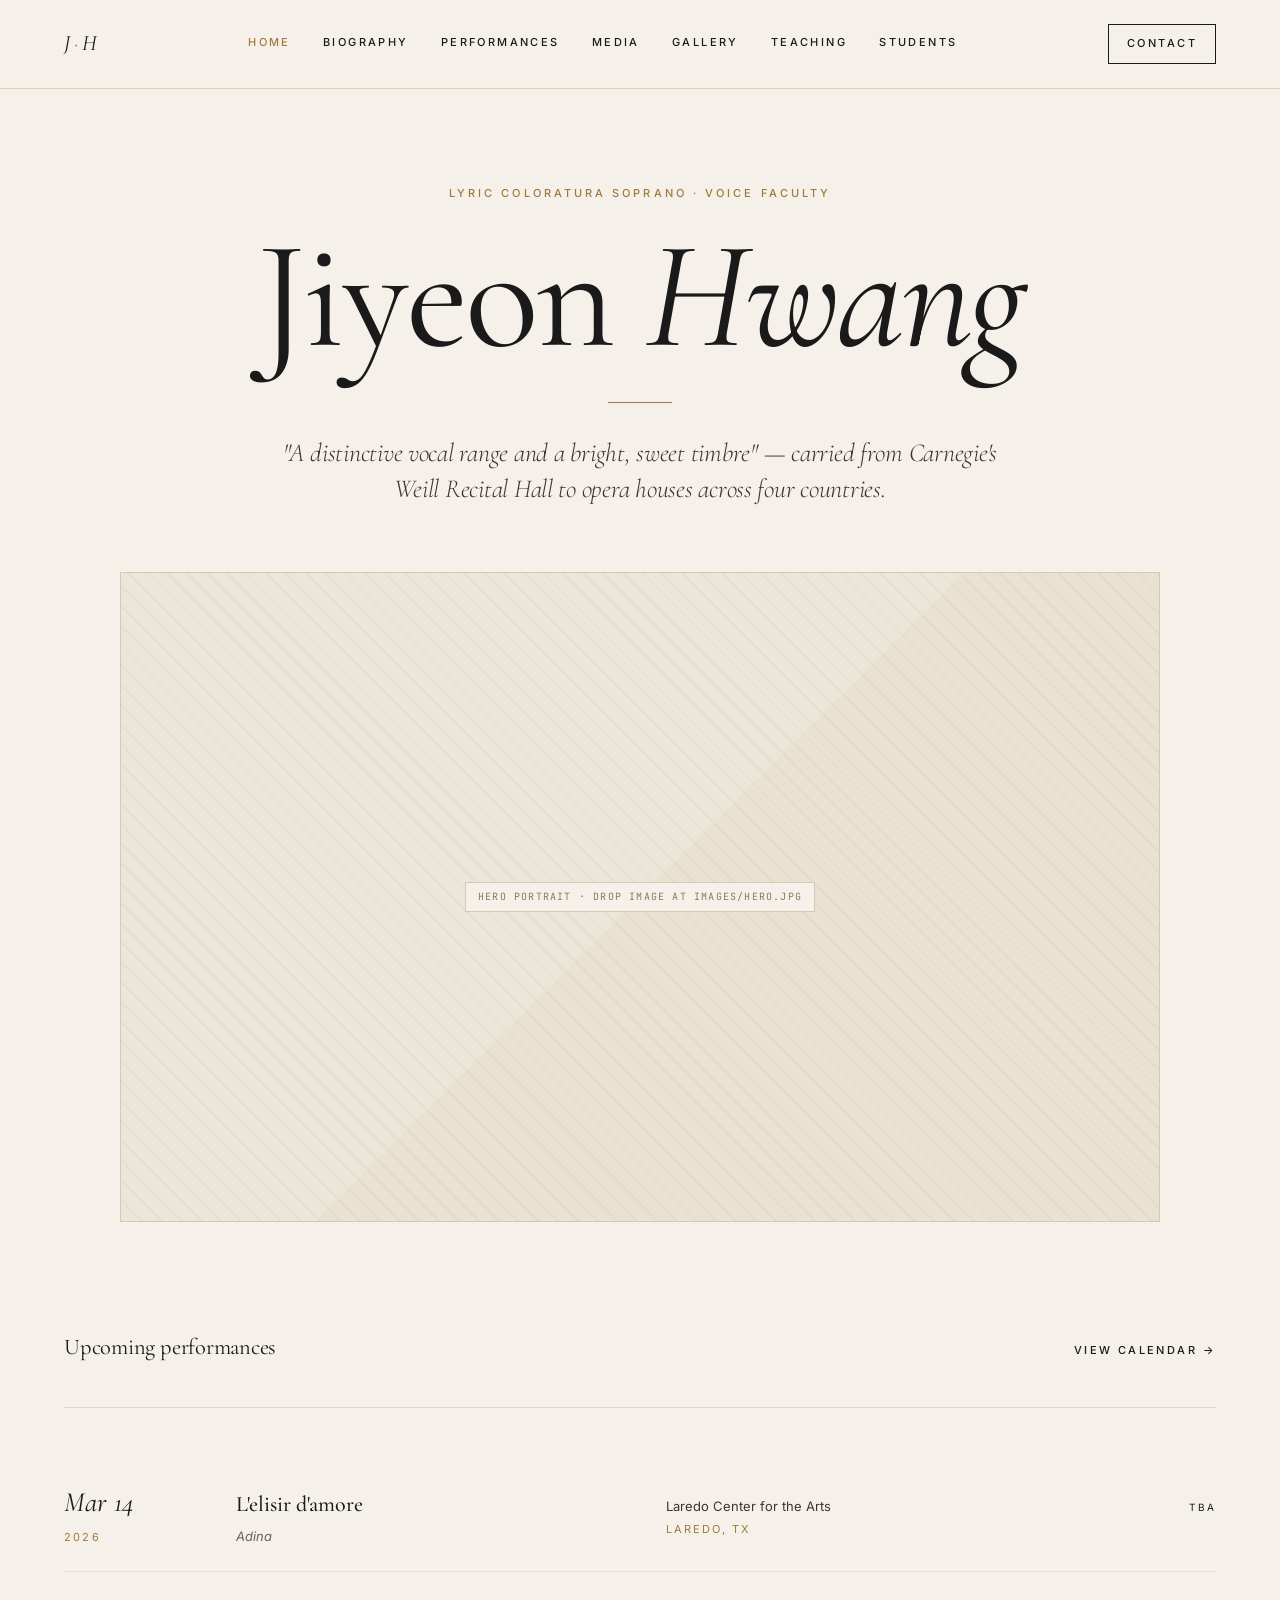
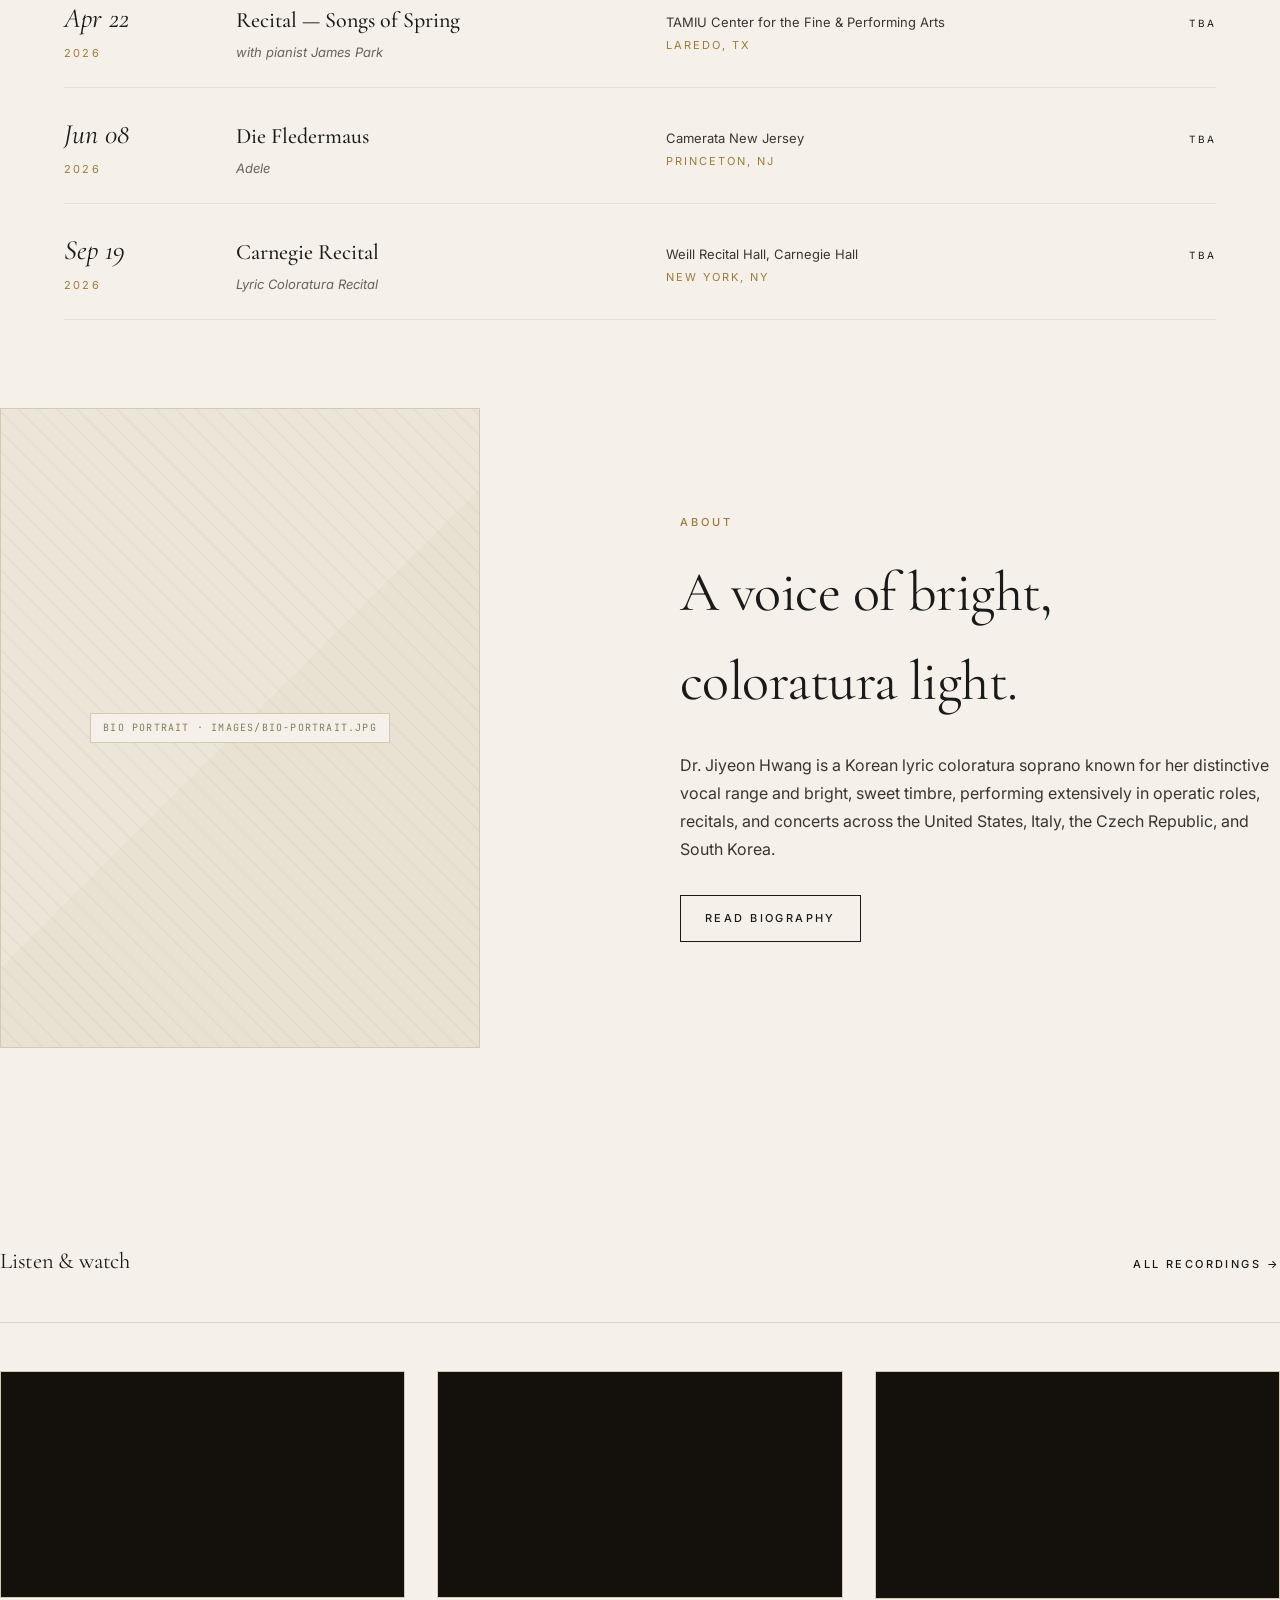
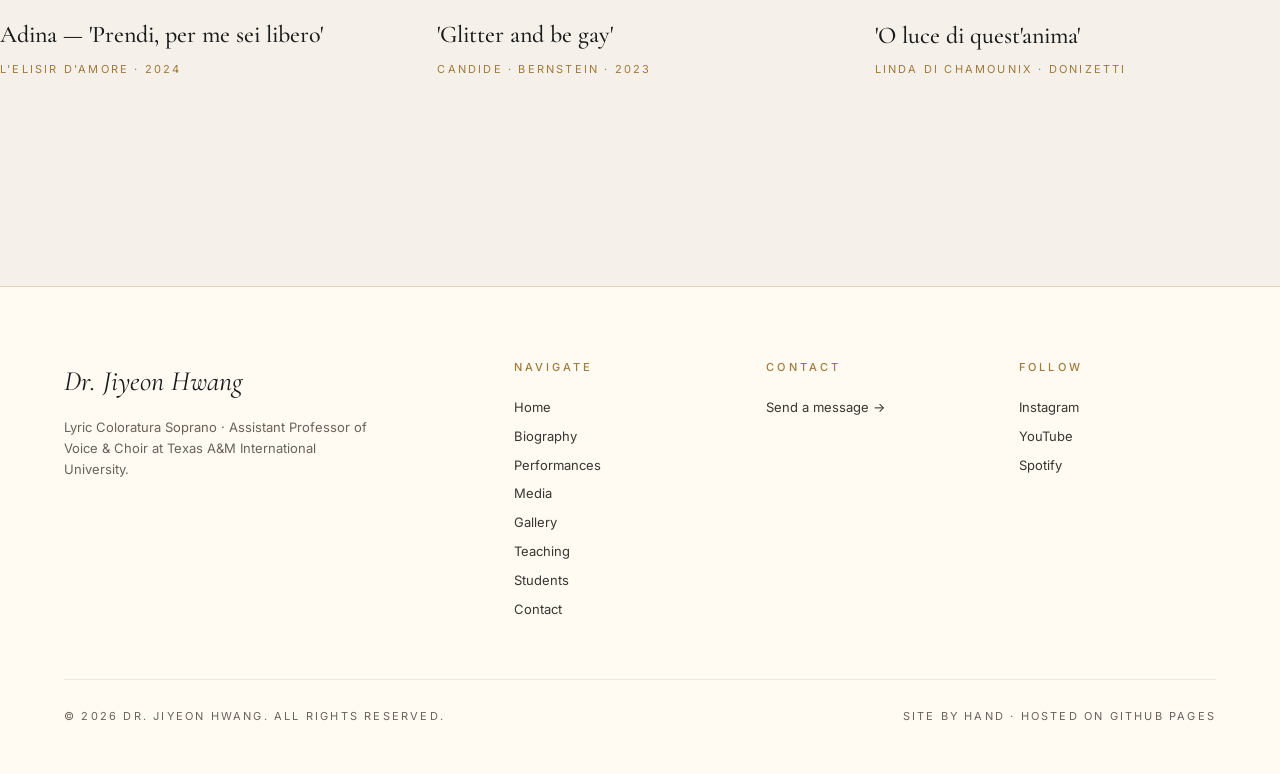
==== index.html @ ebc500e0 "init" ====
<!doctype html>
<html lang="en">
<head>
<meta charset="utf-8" />
<meta name="viewport" content="width=device-width, initial-scale=1" />
<title>Dr. Jiyeon Hwang — Lyric Coloratura Soprano</title>
<meta name="description" content="Dr. Jiyeon Hwang — Korean lyric coloratura soprano, recitalist, and Assistant Professor of Voice & Choir at Texas A&M International University." />
<link rel="preconnect" href="https://fonts.googleapis.com" />
<link rel="preconnect" href="https://fonts.gstatic.com" crossorigin />
<link href="https://fonts.googleapis.com/css2?family=Cormorant+Garamond:ital,wght@0,300;0,400;0,500;0,600;1,300;1,400&family=Inter:wght@300;400;500;600&family=JetBrains+Mono:wght@400&display=swap" rel="stylesheet" />
<link rel="stylesheet" href="assets/styles.css" />
</head>
<body data-page="home">

<div data-site-header></div>

<main>
  <!-- HERO -->
  <section class="page" style="padding: clamp(56px, 8vw, 96px) 0 0; text-align: center;">
    <div class="eyebrow" data-bind="home.eyebrow">Lyric Coloratura Soprano · Voice Faculty</div>
    <h1 class="serif" style="font-size: clamp(72px, 12vw, 156px); line-height: 0.95; font-weight: 400; margin: 22px 0 0; letter-spacing: -0.02em;">
      <span data-bind="home.name_first">Jiyeon</span>
      <span class="italic" data-bind="home.name_last">Hwang</span>
    </h1>
    <hr class="rule center" />
    <p class="serif italic" style="font-size: clamp(20px, 2.2vw, 26px); font-weight: 300; color: var(--c-ink-soft); max-width: 720px; margin: 0 auto; line-height: 1.4;" data-bind="home.tagline">
      "A distinctive vocal range and a bright, sweet timbre" — carried from Carnegie's Weill Recital Hall to opera houses across four countries.
    </p>

    <div class="imgslot hero" style="margin: 64px auto 0; max-width: 1040px;">
      <span class="tag">HERO PORTRAIT · drop image at images/hero.jpg</span>
    </div>
  </section>

  <!-- PRESS QUOTE BAND (toggleable via home.show_press_quote) -->
  <div class="page" data-press-band hidden>
    <section class="band tinted">
      <div style="display: grid; grid-template-columns: 1fr 2fr; gap: 56px; align-items: start;">
        <div class="eyebrow">From the press</div>
        <div>
          <p class="serif italic" style="font-size: clamp(26px, 3vw, 36px); line-height: 1.3; font-weight: 300; margin: 0;" data-bind="home.press_quote"></p>
          <div style="margin-top: 24px; font-size: 11px; letter-spacing: 0.2em; text-transform: uppercase; color: var(--c-mute);" data-bind="home.press_quote_attr"></div>
        </div>
      </div>
    </section>
  </div>

  <!-- UPCOMING PERFORMANCES -->
  <section class="page" style="padding-top: 88px;">
    <div class="section-head">
      <h2 class="serif">Upcoming performances</h2>
      <a class="link" href="performances.html">View Calendar →</a>
    </div>
    <div data-perf-list-home></div>
  </section>

  <!-- ABOUT TEASER -->
  <section class="page" style="padding: 88px 0;">
    <div style="display: grid; grid-template-columns: 1fr 1fr; gap: 80px; align-items: center;">
      <div class="imgslot portrait" style="max-width: 480px;">
        <span class="tag">BIO PORTRAIT · images/bio-portrait.jpg</span>
      </div>
      <div>
        <div class="eyebrow">About</div>
        <h2 class="serif" style="font-size: clamp(36px, 4.5vw, 56px); margin: 16px 0 24px;">A voice of bright, coloratura light.</h2>
        <p class="prose" data-bind="home.intro_short">
          Dr. Jiyeon Hwang is a Korean lyric coloratura soprano known for her distinctive vocal range and bright, sweet timbre, performing extensively in operatic roles, recitals, and concerts across the United States, Italy, the Czech Republic, and South Korea.
        </p>
        <div style="margin-top: 32px;"><a class="btn" href="biography.html">Read Biography</a></div>
      </div>
    </div>
  </section>

  <!-- LISTEN TEASER -->
  <section class="page" style="padding: 88px 0;">
    <div class="section-head">
      <h2 class="serif">Listen &amp; watch</h2>
      <a class="link" href="media.html">All recordings →</a>
    </div>
    <div data-media-grid-home class="card-grid"></div>
  </section>
</main>

<div data-site-footer></div>

<script src="assets/site.js"></script>
<script>
(async () => {
  const home = await Site.loadJSON('content/home.json');
  if (home) {
    if (home.show_press_quote) document.querySelector('[data-press-band]').hidden = false;
    document.querySelectorAll('[data-bind]').forEach(el => {
      const path = el.dataset.bind.split('.');
      let v = { home };
      for (const p of path) v = v?.[p];
      if (v != null) el.innerHTML = v;
    });
  }

  // upcoming performances (first 3)
  const perf = await Site.loadJSON('content/performances.json');
  const host = document.querySelector('[data-perf-list-home]');
  if (host && perf?.upcoming) {
    host.innerHTML = perf.upcoming.slice(0, 4).map(p => `
      <div class="perf-row">
        <div>
          <div class="date">${Site.fmtDate(p.date)}</div>
          <div class="year">${Site.fmtYear(p.date)}</div>
        </div>
        <div>
          <div class="title">${p.title}</div>
          <div class="role">${p.role || ''}</div>
        </div>
        <div class="venue-col">
          <div class="venue">${p.venue || ''}</div>
          <div class="city">${p.city || ''}</div>
        </div>
        <div class="ticket">${p.ticket_url ? `<a href="${p.ticket_url}" target="_blank" rel="noopener">Tickets →</a>` : 'TBA'}</div>
      </div>
    `).join('');
  }

  // media teasers (first 3 videos)
  const media = await Site.loadJSON('content/media.json');
  const mhost = document.querySelector('[data-media-grid-home]');
  if (mhost && media?.videos) {
    mhost.innerHTML = media.videos.slice(0, 3).map(v => `
      <div class="card video-card">
        <div class="frame">
          <iframe src="https://www.youtube.com/embed/${v.youtube_id}" title="${v.title}" allowfullscreen loading="lazy"></iframe>
        </div>
        <h3>${v.title}</h3>
        <div class="meta">${v.meta}</div>
      </div>
    `).join('');
  }
})();
</script>

</body>
</html>
---- assets/styles.css ----
/* Dr. Jiyeon Hwang — Direction A: Classic Editorial
   Ivory ground · deep ink · restrained gold · Cormorant Garamond + Inter
*/

:root {
  --c-ivory: #f5f1ea;
  --c-ivory-2: #fffbf3;
  --c-ink: #1a1a1a;
  --c-ink-soft: #3a3530;
  --c-mute: #6b6258;
  --c-gold: #a07a3a;
  --c-gold-soft: rgba(160, 122, 58, 0.3);
  --c-line: rgba(26, 26, 26, 0.12);
  --c-line-soft: rgba(26, 26, 26, 0.08);

  --f-serif: 'Cormorant Garamond', 'EB Garamond', Georgia, serif;
  --f-sans: 'Inter', system-ui, sans-serif;
  --f-mono: 'JetBrains Mono', ui-monospace, monospace;

  --page-pad-x: clamp(24px, 5vw, 64px);
  --max-w: 1280px;
}

* { box-sizing: border-box; }
html, body { margin: 0; padding: 0; }
body {
  background: var(--c-ivory);
  color: var(--c-ink);
  font-family: var(--f-sans);
  font-size: 15px;
  line-height: 1.6;
  -webkit-font-smoothing: antialiased;
}

img { max-width: 100%; display: block; }

a {
  color: inherit;
  text-decoration: none;
  border-bottom: 1px solid var(--c-gold);
  transition: color 0.2s, border-color 0.2s;
}
a:hover { color: var(--c-gold); }

.eyebrow {
  font-family: var(--f-sans);
  font-size: 11px;
  letter-spacing: 0.28em;
  text-transform: uppercase;
  color: var(--c-gold);
  font-weight: 500;
}
.eyebrow.ink { color: var(--c-ink); }

.serif {
  font-family: var(--f-serif);
  font-weight: 400;
  letter-spacing: -0.01em;
}
.italic { font-style: italic; }

.rule {
  border: 0;
  border-top: 1px solid var(--c-gold);
  width: 64px;
  margin: 32px 0;
}
.rule.center { margin-left: auto; margin-right: auto; }

/* ============ Top bar ============ */
.topbar {
  padding: 24px var(--page-pad-x);
  display: flex;
  align-items: center;
  justify-content: space-between;
  border-bottom: 1px solid var(--c-gold-soft);
  background: var(--c-ivory);
  position: sticky; top: 0; z-index: 50;
  backdrop-filter: blur(6px);
}
.topbar .monogram {
  font-family: var(--f-serif);
  font-style: italic;
  font-size: 22px;
  letter-spacing: 0.01em;
  border: none;
}
.topbar .monogram .dot { color: var(--c-gold); margin: 0 4px; }

.topbar nav {
  display: flex;
  gap: clamp(18px, 2.5vw, 32px);
  font-size: 11px;
  letter-spacing: 0.22em;
  text-transform: uppercase;
  font-weight: 500;
}
.topbar nav a {
  border: none;
  padding-bottom: 2px;
}
.topbar nav a.active { color: var(--c-gold); }
.topbar nav a:hover { color: var(--c-gold); }

.topbar .cta {
  font-size: 11px;
  letter-spacing: 0.22em;
  text-transform: uppercase;
  font-weight: 500;
  padding: 10px 18px;
  border: 1px solid var(--c-ink);
  background: transparent;
}
.topbar .cta:hover { background: var(--c-ink); color: var(--c-ivory); border-color: var(--c-ink); }

.menu-toggle {
  display: none;
  border: 1px solid var(--c-ink);
  background: transparent;
  padding: 8px 14px;
  font-size: 11px;
  letter-spacing: 0.22em;
  text-transform: uppercase;
  cursor: pointer;
}

@media (max-width: 880px) {
  .topbar nav { display: none; }
  .topbar .cta { display: none; }
  .menu-toggle { display: inline-flex; }
  .topbar nav.open {
    display: flex;
    position: absolute;
    top: 100%; left: 0; right: 0;
    flex-direction: column;
    background: var(--c-ivory);
    padding: 24px var(--page-pad-x);
    border-bottom: 1px solid var(--c-gold-soft);
    gap: 18px;
  }
}

/* ============ Page chrome ============ */
.page {
  max-width: var(--max-w);
  margin: 0 auto;
  padding: 0 var(--page-pad-x);
}
.page-header {
  padding: 88px 0 56px;
  text-align: center;
}
.page-header h1 {
  font-family: var(--f-serif);
  font-size: clamp(56px, 8vw, 96px);
  line-height: 1;
  font-weight: 400;
  margin: 16px 0 0;
  letter-spacing: -0.02em;
}
.page-header h1 .italic { color: var(--c-ink); }
.page-header p.lede {
  font-family: var(--f-serif);
  font-style: italic;
  font-size: clamp(20px, 2.2vw, 26px);
  font-weight: 300;
  color: var(--c-ink-soft);
  max-width: 680px;
  margin: 28px auto 0;
  line-height: 1.4;
}

/* ============ Image placeholder slots ============ */
.imgslot {
  background:
    linear-gradient(135deg, transparent 50%, rgba(160,122,58,0.04) 50%),
    repeating-linear-gradient(45deg, #e6dfd2 0 2px, #ece6d8 2px 14px);
  border: 1px solid #d4c9b2;
  position: relative;
  display: flex;
  align-items: center;
  justify-content: center;
  min-height: 240px;
  overflow: hidden;
}
.imgslot img { width: 100%; height: 100%; object-fit: cover; position: absolute; inset: 0; }
.imgslot .tag {
  font-family: var(--f-mono);
  font-size: 10px;
  letter-spacing: 0.12em;
  color: #8a7958;
  background: var(--c-ivory);
  padding: 6px 12px;
  border: 1px solid #d4c9b2;
  text-transform: uppercase;
  position: relative;
}
.imgslot.tall { min-height: 540px; }
.imgslot.hero { aspect-ratio: 16 / 10; }
.imgslot.portrait { aspect-ratio: 3 / 4; }

/* ============ Footer ============ */
footer.site-foot {
  margin-top: 120px;
  padding: 72px var(--page-pad-x) 48px;
  border-top: 1px solid var(--c-gold-soft);
  background: var(--c-ivory-2);
}
footer.site-foot .inner {
  max-width: var(--max-w);
  margin: 0 auto;
  display: grid;
  grid-template-columns: 2fr 1fr 1fr 1fr;
  gap: 56px;
}
footer.site-foot h4 {
  font-family: var(--f-sans);
  font-size: 11px;
  letter-spacing: 0.28em;
  text-transform: uppercase;
  color: var(--c-gold);
  font-weight: 500;
  margin: 0 0 16px;
}
footer.site-foot .brand-name {
  font-family: var(--f-serif);
  font-style: italic;
  font-size: 28px;
  margin: 0 0 12px;
}
footer.site-foot .brand-tag {
  font-size: 13px;
  color: var(--c-mute);
  max-width: 320px;
  line-height: 1.6;
}
footer.site-foot ul { list-style: none; padding: 0; margin: 0; }
footer.site-foot li { padding: 4px 0; font-size: 13px; }
footer.site-foot a { border: none; color: var(--c-ink-soft); }
footer.site-foot a:hover { color: var(--c-gold); }
footer.site-foot .copy {
  max-width: var(--max-w);
  margin: 56px auto 0;
  padding-top: 28px;
  border-top: 1px solid var(--c-line-soft);
  display: flex;
  justify-content: space-between;
  font-size: 11px;
  letter-spacing: 0.2em;
  text-transform: uppercase;
  color: var(--c-mute);
}
@media (max-width: 880px) {
  footer.site-foot .inner { grid-template-columns: 1fr 1fr; gap: 32px; }
  footer.site-foot .copy { flex-direction: column; gap: 12px; }
}

/* ============ Section primitives ============ */
section.band {
  padding: 88px 0;
}
section.band.tinted {
  background: var(--c-ivory-2);
  border-top: 1px solid var(--c-gold-soft);
  border-bottom: 1px solid var(--c-gold-soft);
  padding-left: var(--page-pad-x);
  padding-right: var(--page-pad-x);
  margin-left: calc(-1 * var(--page-pad-x));
  margin-right: calc(-1 * var(--page-pad-x));
}
section.band h2 {
  font-family: var(--f-serif);
  font-size: clamp(36px, 4.5vw, 56px);
  font-weight: 400;
  margin: 0;
  letter-spacing: -0.01em;
}
.section-head {
  display: flex;
  justify-content: space-between;
  align-items: baseline;
  margin-bottom: 48px;
  padding-bottom: 24px;
  border-bottom: 1px solid var(--c-line);
}
.section-head .link {
  font-size: 11px;
  letter-spacing: 0.22em;
  text-transform: uppercase;
  font-weight: 500;
  border: none;
}

/* ============ Performance row (shared) ============ */
.perf-row {
  display: grid;
  grid-template-columns: 140px 1.6fr 1.6fr 120px;
  gap: 32px;
  padding: 24px 0;
  border-bottom: 1px solid var(--c-line-soft);
  align-items: baseline;
}
.perf-row .date {
  font-family: var(--f-serif);
  font-style: italic;
  font-size: 28px;
}
.perf-row .year {
  font-size: 11px;
  letter-spacing: 0.2em;
  color: var(--c-gold);
  margin-top: 4px;
}
.perf-row .title {
  font-family: var(--f-serif);
  font-size: 22px;
  font-weight: 500;
}
.perf-row .role {
  font-size: 13px;
  color: var(--c-mute);
  font-style: italic;
  margin-top: 4px;
}
.perf-row .venue { font-size: 13px; color: var(--c-ink-soft); }
.perf-row .city {
  font-size: 11px;
  letter-spacing: 0.18em;
  text-transform: uppercase;
  color: var(--c-gold);
  margin-top: 4px;
}
.perf-row .ticket {
  font-size: 10px;
  letter-spacing: 0.22em;
  text-transform: uppercase;
  text-align: right;
}
.perf-row .ticket a { border: none; }
.perf-row.past .date { color: var(--c-mute); }
.perf-row.past .title { color: var(--c-mute); }
@media (max-width: 880px) {
  .perf-row { grid-template-columns: 100px 1fr; gap: 20px; }
  .perf-row .venue-col, .perf-row .ticket { grid-column: 2; }
}

/* ============ Prose ============ */
.prose {
  font-family: var(--f-sans);
  font-size: 16px;
  line-height: 1.75;
  color: var(--c-ink-soft);
  max-width: 680px;
}
.prose p { margin: 0 0 18px; }
.prose p:first-of-type::first-letter {
  font-family: var(--f-serif);
  font-size: 64px;
  float: left;
  line-height: 0.85;
  padding: 6px 10px 0 0;
  color: var(--c-gold);
}
.prose h2 {
  font-family: var(--f-serif);
  font-size: 32px;
  font-weight: 500;
  margin: 48px 0 16px;
  color: var(--c-ink);
}
.prose blockquote {
  font-family: var(--f-serif);
  font-style: italic;
  font-size: 22px;
  line-height: 1.4;
  color: var(--c-ink);
  margin: 32px 0;
  padding-left: 24px;
  border-left: 2px solid var(--c-gold);
}

/* ============ Buttons ============ */
.btn {
  display: inline-block;
  font-size: 11px;
  letter-spacing: 0.22em;
  text-transform: uppercase;
  font-weight: 500;
  padding: 14px 24px;
  border: 1px solid var(--c-ink);
  background: transparent;
  color: var(--c-ink);
  cursor: pointer;
}
.btn:hover { background: var(--c-ink); color: var(--c-ivory); }
.btn.gold { border-color: var(--c-gold); color: var(--c-gold); }
.btn.gold:hover { background: var(--c-gold); color: var(--c-ivory); border-color: var(--c-gold); }

/* ============ Cards (media, gallery) ============ */
.card-grid {
  display: grid;
  grid-template-columns: repeat(auto-fill, minmax(320px, 1fr));
  gap: 32px;
}
.card {
  display: flex;
  flex-direction: column;
}
.card .imgslot { aspect-ratio: 16 / 9; }
.card h3 {
  font-family: var(--f-serif);
  font-size: 24px;
  font-weight: 500;
  margin: 18px 0 6px;
}
.card .meta {
  font-size: 11px;
  letter-spacing: 0.2em;
  text-transform: uppercase;
  color: var(--c-gold);
}
.card .desc { font-size: 13px; color: var(--c-mute); margin-top: 8px; line-height: 1.6; }

/* Video card */
.video-card .frame {
  position: relative;
  aspect-ratio: 16 / 9;
  border: 1px solid #d4c9b2;
  overflow: hidden;
  background: #14110d;
}
.video-card .frame iframe {
  position: absolute; inset: 0;
  width: 100%; height: 100%;
  border: 0;
}

/* Gallery tiles */
.gallery-grid {
  display: grid;
  grid-template-columns: repeat(12, 1fr);
  gap: 16px;
}
.gallery-grid .tile {
  position: relative;
  overflow: hidden;
  background: var(--c-ivory-2);
}
.gallery-grid .tile.w4 { grid-column: span 4; }
.gallery-grid .tile.w6 { grid-column: span 6; }
.gallery-grid .tile.w8 { grid-column: span 8; }
.gallery-grid .tile.h-sm { aspect-ratio: 4 / 3; }
.gallery-grid .tile.h-md { aspect-ratio: 1 / 1; }
.gallery-grid .tile.h-lg { aspect-ratio: 3 / 4; }
@media (max-width: 880px) {
  .gallery-grid .tile.w4,
  .gallery-grid .tile.w6,
  .gallery-grid .tile.w8 { grid-column: span 12; }
}

/* ============ Definition list / facts ============ */
.facts {
  display: grid;
  grid-template-columns: 200px 1fr;
  gap: 18px 32px;
  font-size: 14px;
}
.facts dt {
  font-size: 11px;
  letter-spacing: 0.22em;
  text-transform: uppercase;
  color: var(--c-gold);
  padding-top: 4px;
}
.facts dd {
  margin: 0;
  padding-bottom: 14px;
  border-bottom: 1px solid var(--c-line-soft);
  color: var(--c-ink-soft);
}
.facts dd:last-of-type { border-bottom: none; }
@media (max-width: 880px) {
  .facts { grid-template-columns: 1fr; gap: 4px 0; }
  .facts dd { padding-bottom: 20px; }
}
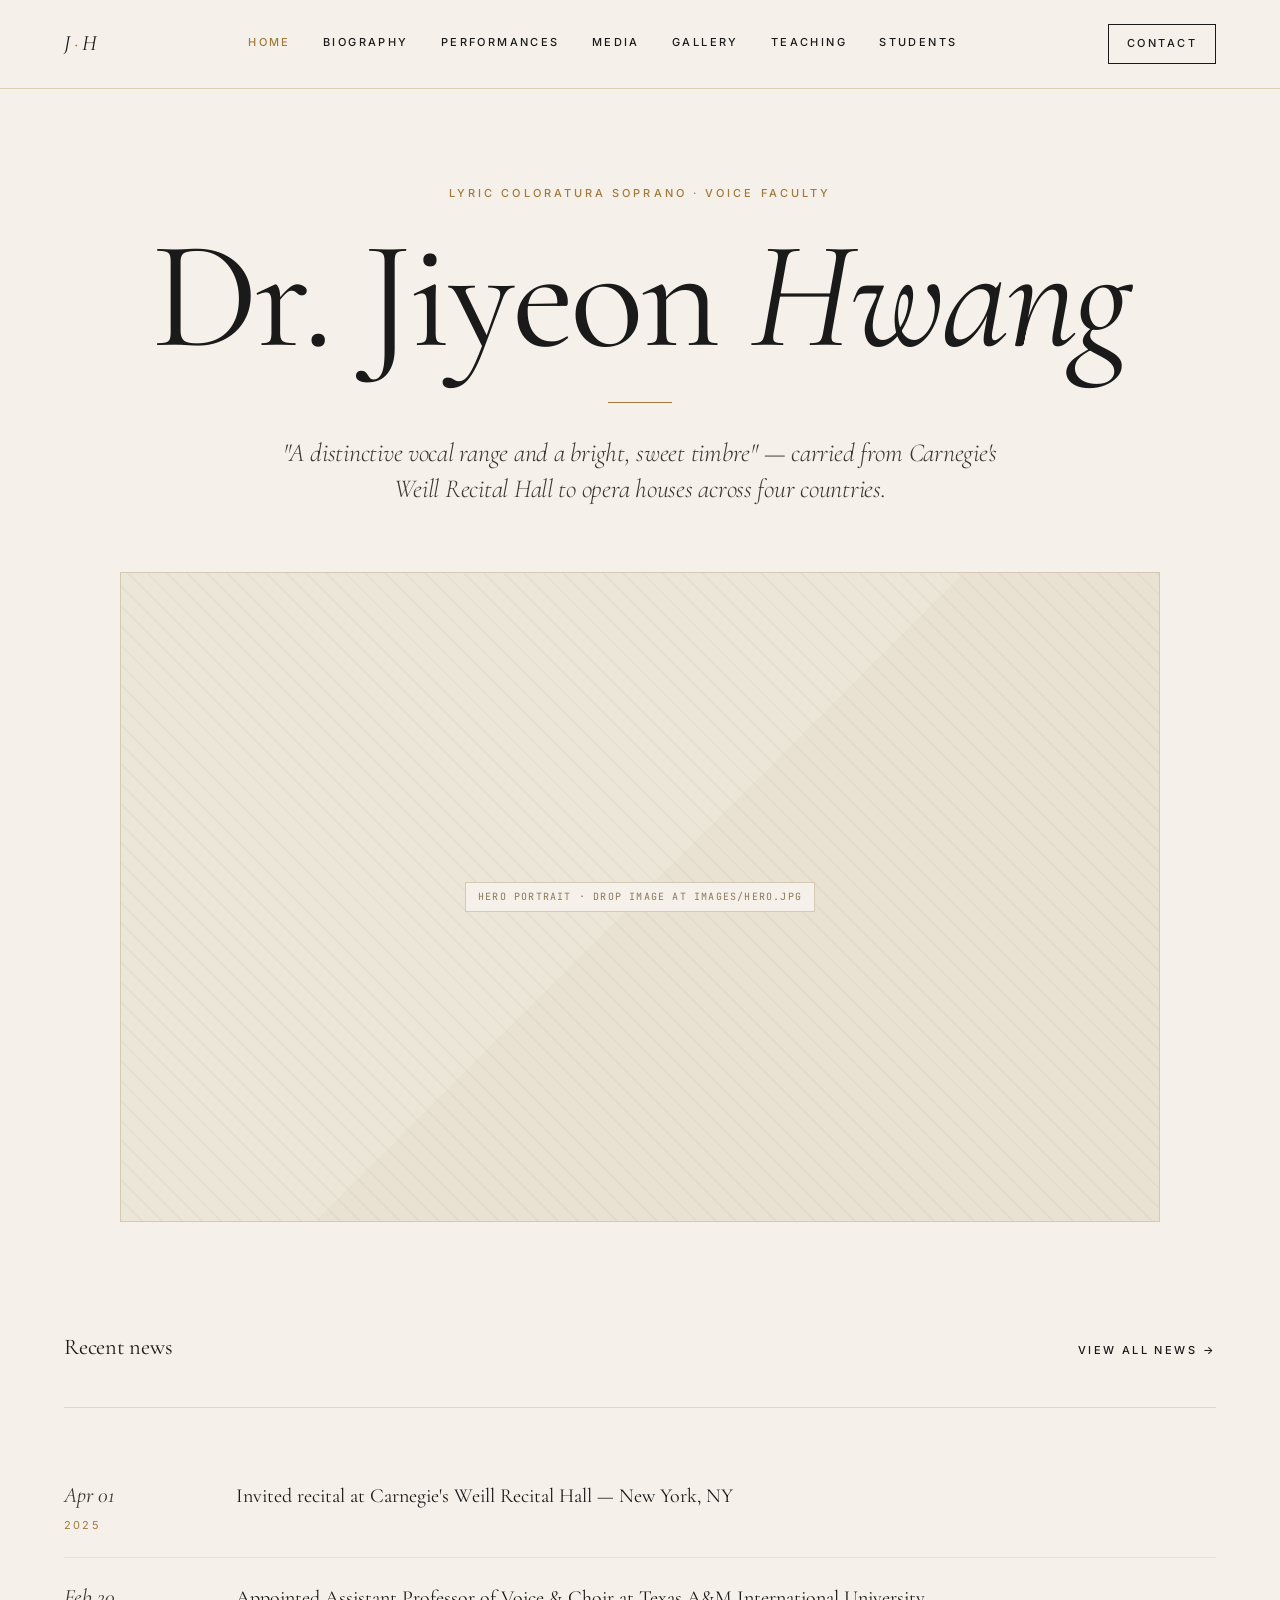
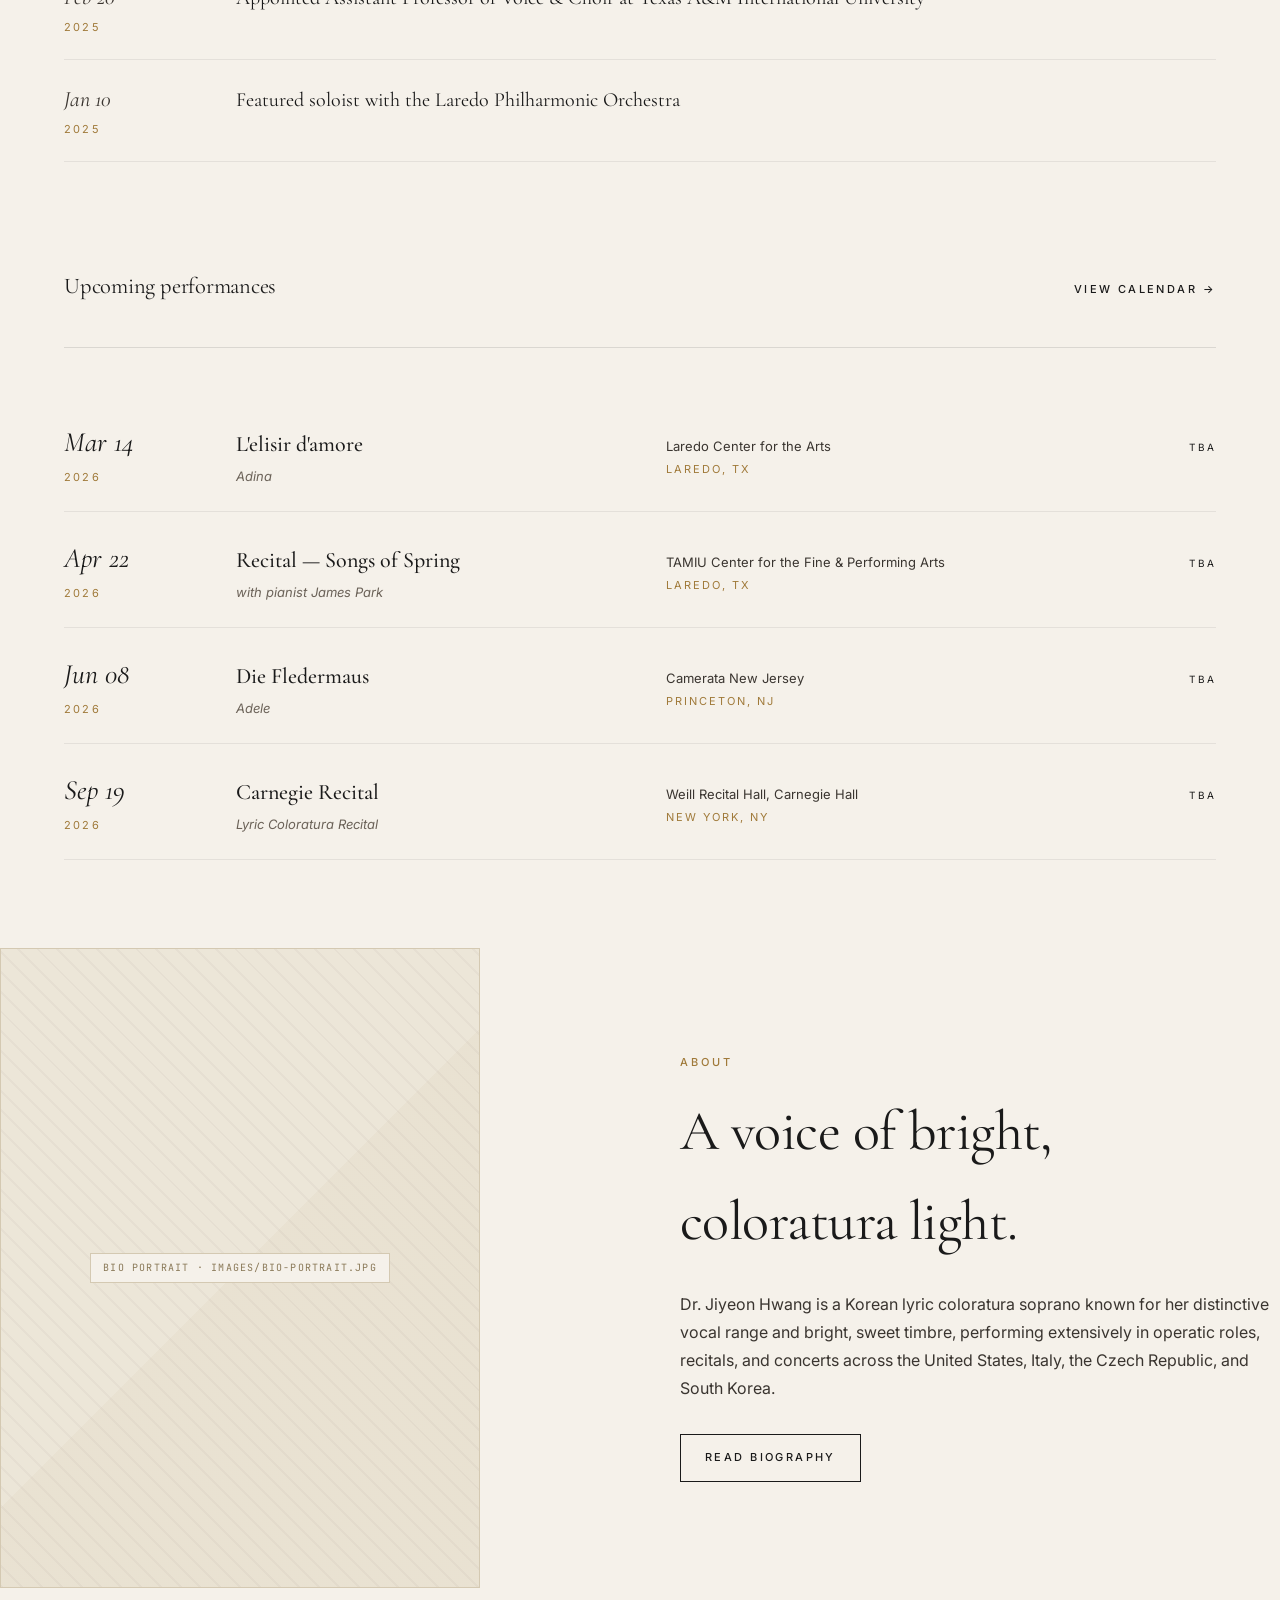
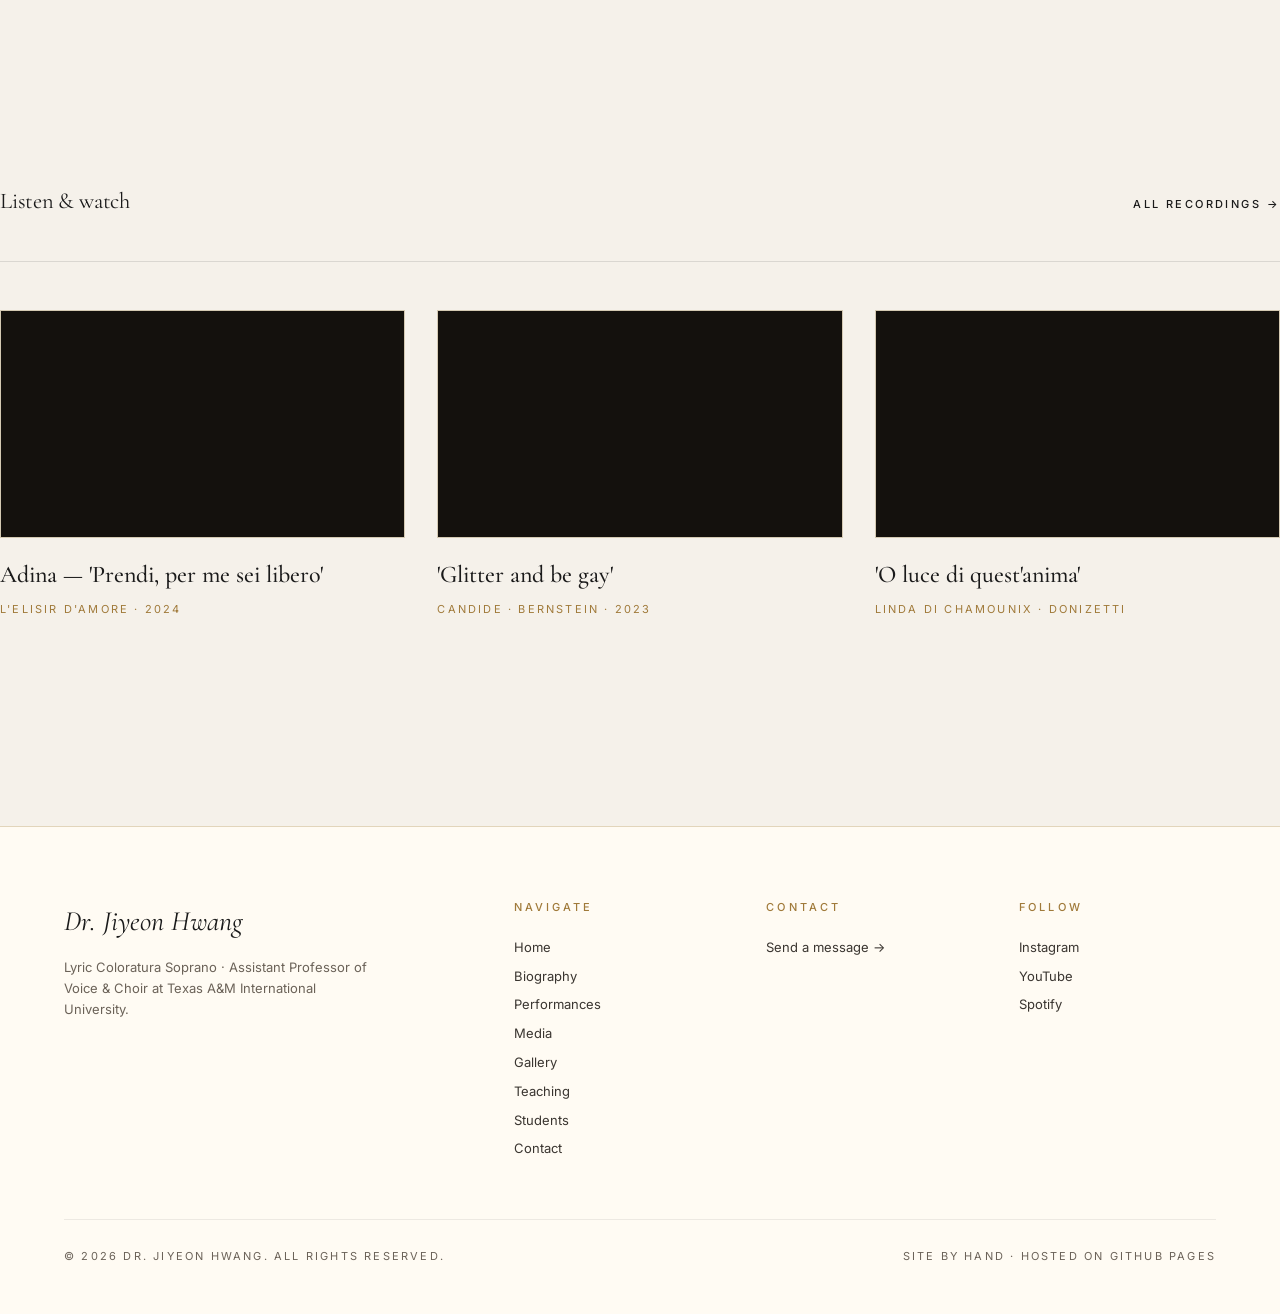
==== commit fb0d131f: "news and decap updated" ====
--- a/index.html
+++ b/index.html
@@ -19,6 +19,7 @@
   <section class="page" style="padding: clamp(56px, 8vw, 96px) 0 0; text-align: center;">
     <div class="eyebrow" data-bind="home.eyebrow">Lyric Coloratura Soprano · Voice Faculty</div>
     <h1 class="serif" style="font-size: clamp(72px, 12vw, 156px); line-height: 0.95; font-weight: 400; margin: 22px 0 0; letter-spacing: -0.02em;">
+      <span data-bind="home.name_title">Dr.</span>
       <span data-bind="home.name_first">Jiyeon</span>
       <span class="italic" data-bind="home.name_last">Hwang</span>
     </h1>
@@ -44,6 +45,15 @@
       </div>
     </section>
   </div>
+
+  <!-- RECENT NEWS -->
+  <section class="page" style="padding-top: 88px;" data-news-section hidden>
+    <div class="section-head">
+      <h2 class="serif">Recent news</h2>
+      <a class="link" href="news.html">View all news →</a>
+    </div>
+    <div data-news-list></div>
+  </section>
 
   <!-- UPCOMING PERFORMANCES -->
   <section class="page" style="padding-top: 88px;">
@@ -97,6 +107,19 @@
     });
   }
 
+  // recent news (first 3)
+  const newsSection = document.querySelector('[data-news-section]');
+  const newsList = document.querySelector('[data-news-list]');
+  if (newsSection && newsList && home?.recent_news?.length) {
+    newsSection.hidden = false;
+    newsList.innerHTML = home.recent_news.slice(0, 3).map(n => `
+      <div class="news-item">
+        <div class="news-date">${Site.fmtDate(n.date)}<span class="news-year">${Site.fmtYear(n.date)}</span></div>
+        <div class="news-headline">${n.url ? `<a href="${n.url}" target="_blank" rel="noopener">${n.headline}</a>` : n.headline}</div>
+      </div>
+    `).join('');
+  }
+
   // upcoming performances (first 3)
   const perf = await Site.loadJSON('content/performances.json');
   const host = document.querySelector('[data-perf-list-home]');
--- a/assets/styles.css
+++ b/assets/styles.css
@@ -458,6 +458,42 @@
   .gallery-grid .tile.w8 { grid-column: span 12; }
 }
 
+/* ============ News items ============ */
+.news-item {
+  display: grid;
+  grid-template-columns: 140px 1fr;
+  gap: 32px;
+  padding: 22px 0;
+  border-bottom: 1px solid var(--c-line-soft);
+  align-items: baseline;
+}
+.news-date {
+  font-family: var(--f-serif);
+  font-style: italic;
+  font-size: 22px;
+  color: var(--c-ink-soft);
+  white-space: nowrap;
+}
+.news-year {
+  display: block;
+  font-family: var(--f-sans);
+  font-style: normal;
+  font-size: 11px;
+  letter-spacing: 0.2em;
+  color: var(--c-gold);
+  margin-top: 4px;
+}
+.news-headline {
+  font-family: var(--f-serif);
+  font-size: 20px;
+  line-height: 1.4;
+  color: var(--c-ink);
+}
+.news-headline a { border-bottom: 1px solid var(--c-gold); }
+@media (max-width: 880px) {
+  .news-item { grid-template-columns: 1fr; gap: 6px; }
+}
+
 /* ============ Definition list / facts ============ */
 .facts {
   display: grid;
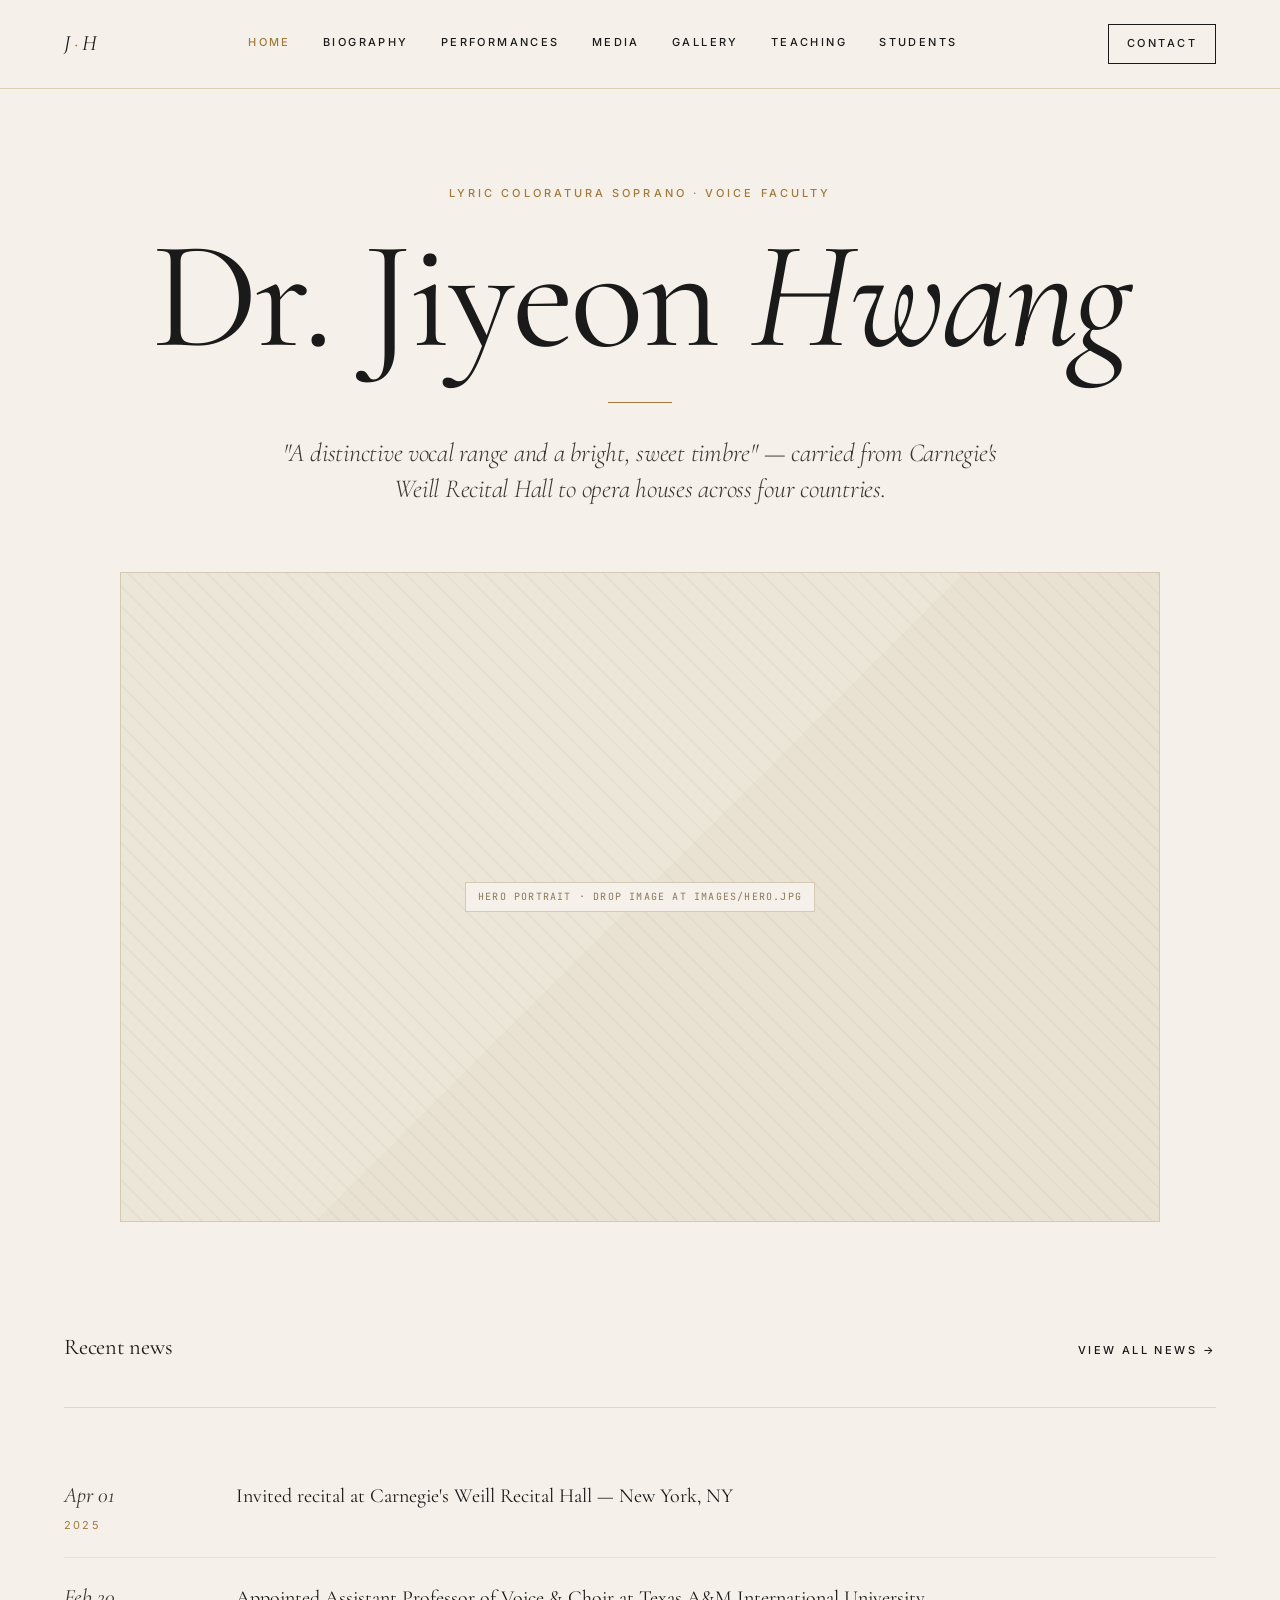
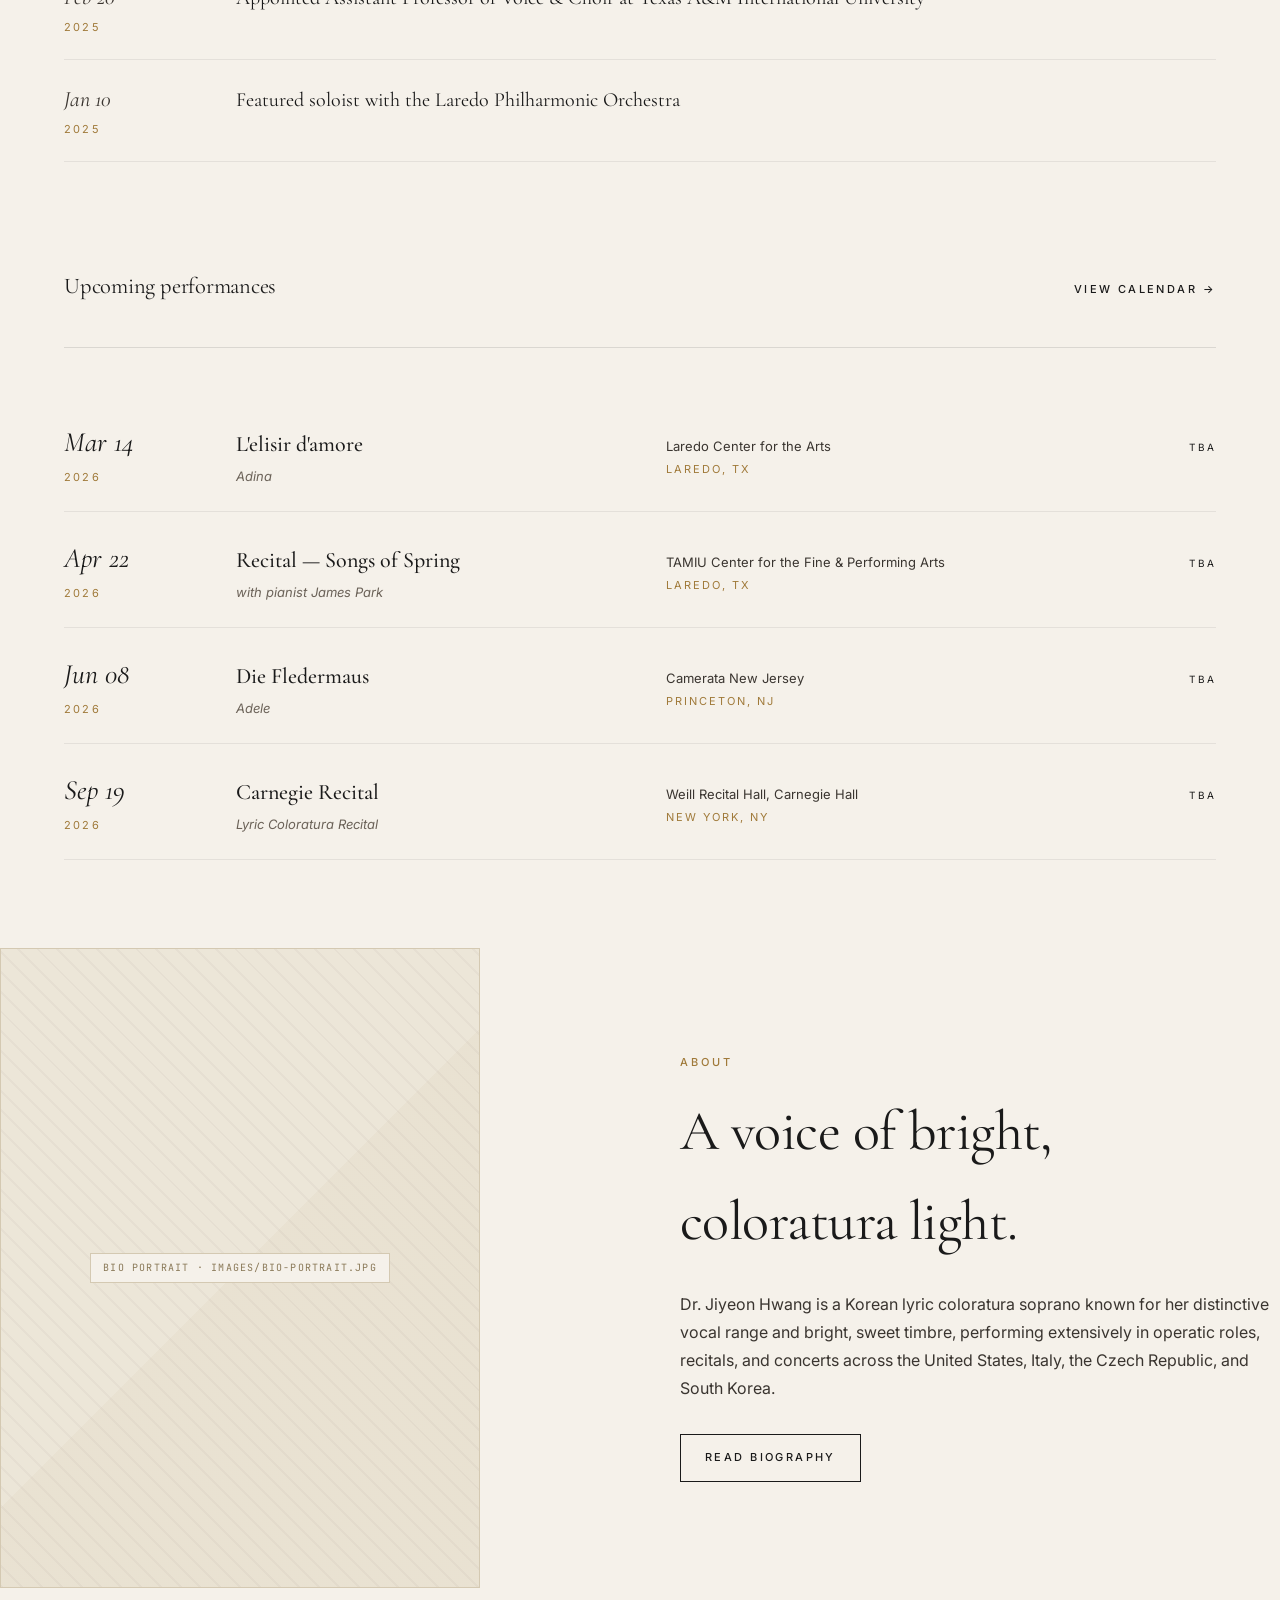
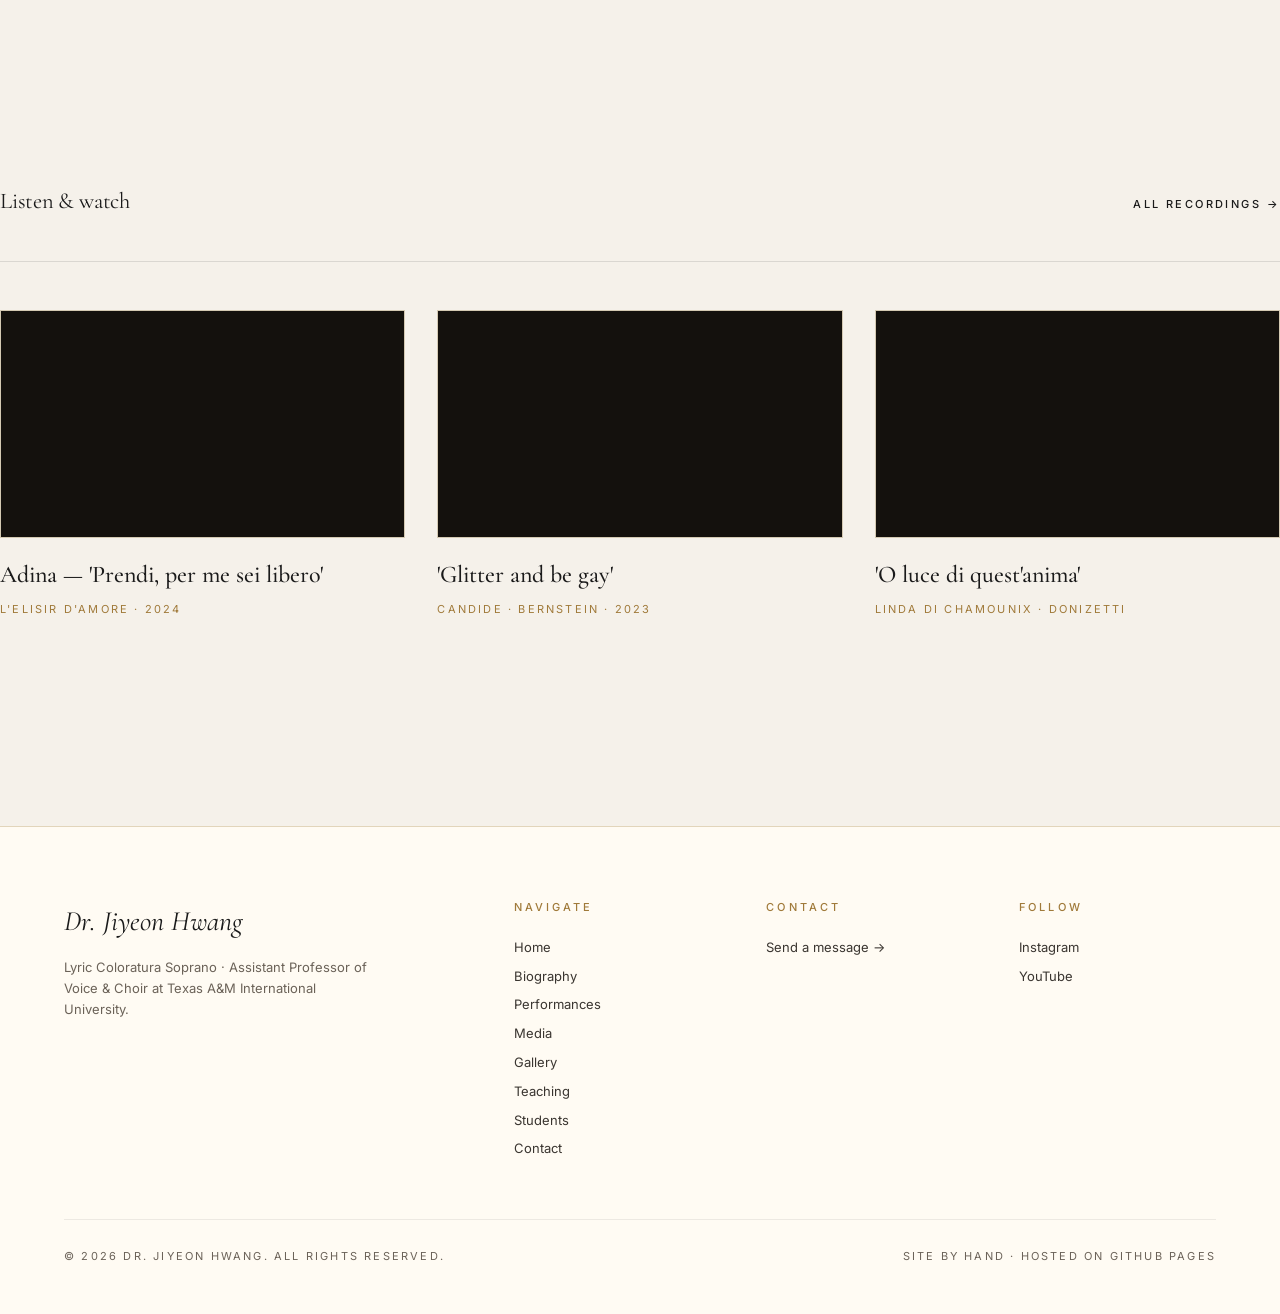
==== commit b43e1458: "mobile support added" ====
--- a/index.html
+++ b/index.html
@@ -36,7 +36,7 @@
   <!-- PRESS QUOTE BAND (toggleable via home.show_press_quote) -->
   <div class="page" data-press-band hidden>
     <section class="band tinted">
-      <div style="display: grid; grid-template-columns: 1fr 2fr; gap: 56px; align-items: start;">
+      <div class="stack-mobile" style="display: grid; grid-template-columns: 1fr 2fr; gap: 56px; align-items: start;">
         <div class="eyebrow">From the press</div>
         <div>
           <p class="serif italic" style="font-size: clamp(26px, 3vw, 36px); line-height: 1.3; font-weight: 300; margin: 0;" data-bind="home.press_quote"></p>
@@ -66,7 +66,7 @@
 
   <!-- ABOUT TEASER -->
   <section class="page" style="padding: 88px 0;">
-    <div style="display: grid; grid-template-columns: 1fr 1fr; gap: 80px; align-items: center;">
+    <div class="stack-mobile" style="display: grid; grid-template-columns: 1fr 1fr; gap: 80px; align-items: center;">
       <div class="imgslot portrait" style="max-width: 480px;">
         <span class="tag">BIO PORTRAIT · images/bio-portrait.jpg</span>
       </div>
--- a/assets/styles.css
+++ b/assets/styles.css
@@ -255,6 +255,15 @@
   footer.site-foot .copy { flex-direction: column; gap: 12px; }
 }
 
+/* ============ Mobile-responsive helpers ============ */
+/* Two-column grids collapse to single column on mobile */
+@media (max-width: 720px) {
+  .stack-mobile {
+    grid-template-columns: 1fr !important;
+    gap: 40px !important;
+  }
+}
+
 /* ============ Section primitives ============ */
 section.band {
   padding: 88px 0;
@@ -344,6 +353,28 @@
   .perf-row .venue-col, .perf-row .ticket { grid-column: 2; }
 }
 
+/* ============ Student achievement rows ============ */
+.year-row {
+  display: grid;
+  grid-template-columns: 120px 1fr;
+  gap: 32px;
+  padding: 28px 0;
+  border-bottom: 1px solid var(--c-line-soft);
+  align-items: start;
+}
+.student-row {
+  display: grid;
+  grid-template-columns: 1.2fr 1fr 1.4fr;
+  gap: 24px;
+  padding: 14px 0;
+  border-bottom: 1px dashed var(--c-line-soft);
+  align-items: baseline;
+}
+@media (max-width: 720px) {
+  .year-row { grid-template-columns: 1fr; gap: 12px; }
+  .student-row { grid-template-columns: 1fr; gap: 2px; padding: 16px 0; }
+}
+
 /* ============ Prose ============ */
 .prose {
   font-family: var(--f-sans);
@@ -438,8 +469,8 @@
 /* Gallery tiles */
 .gallery-grid {
   display: grid;
-  grid-template-columns: repeat(12, 1fr);
-  gap: 16px;
+  grid-template-columns: repeat(16, 1fr);
+  gap: 8px;
 }
 .gallery-grid .tile {
   position: relative;
@@ -455,7 +486,7 @@
 @media (max-width: 880px) {
   .gallery-grid .tile.w4,
   .gallery-grid .tile.w6,
-  .gallery-grid .tile.w8 { grid-column: span 12; }
+  .gallery-grid .tile.w8 { grid-column: span 16; }
 }
 
 /* ============ News items ============ */
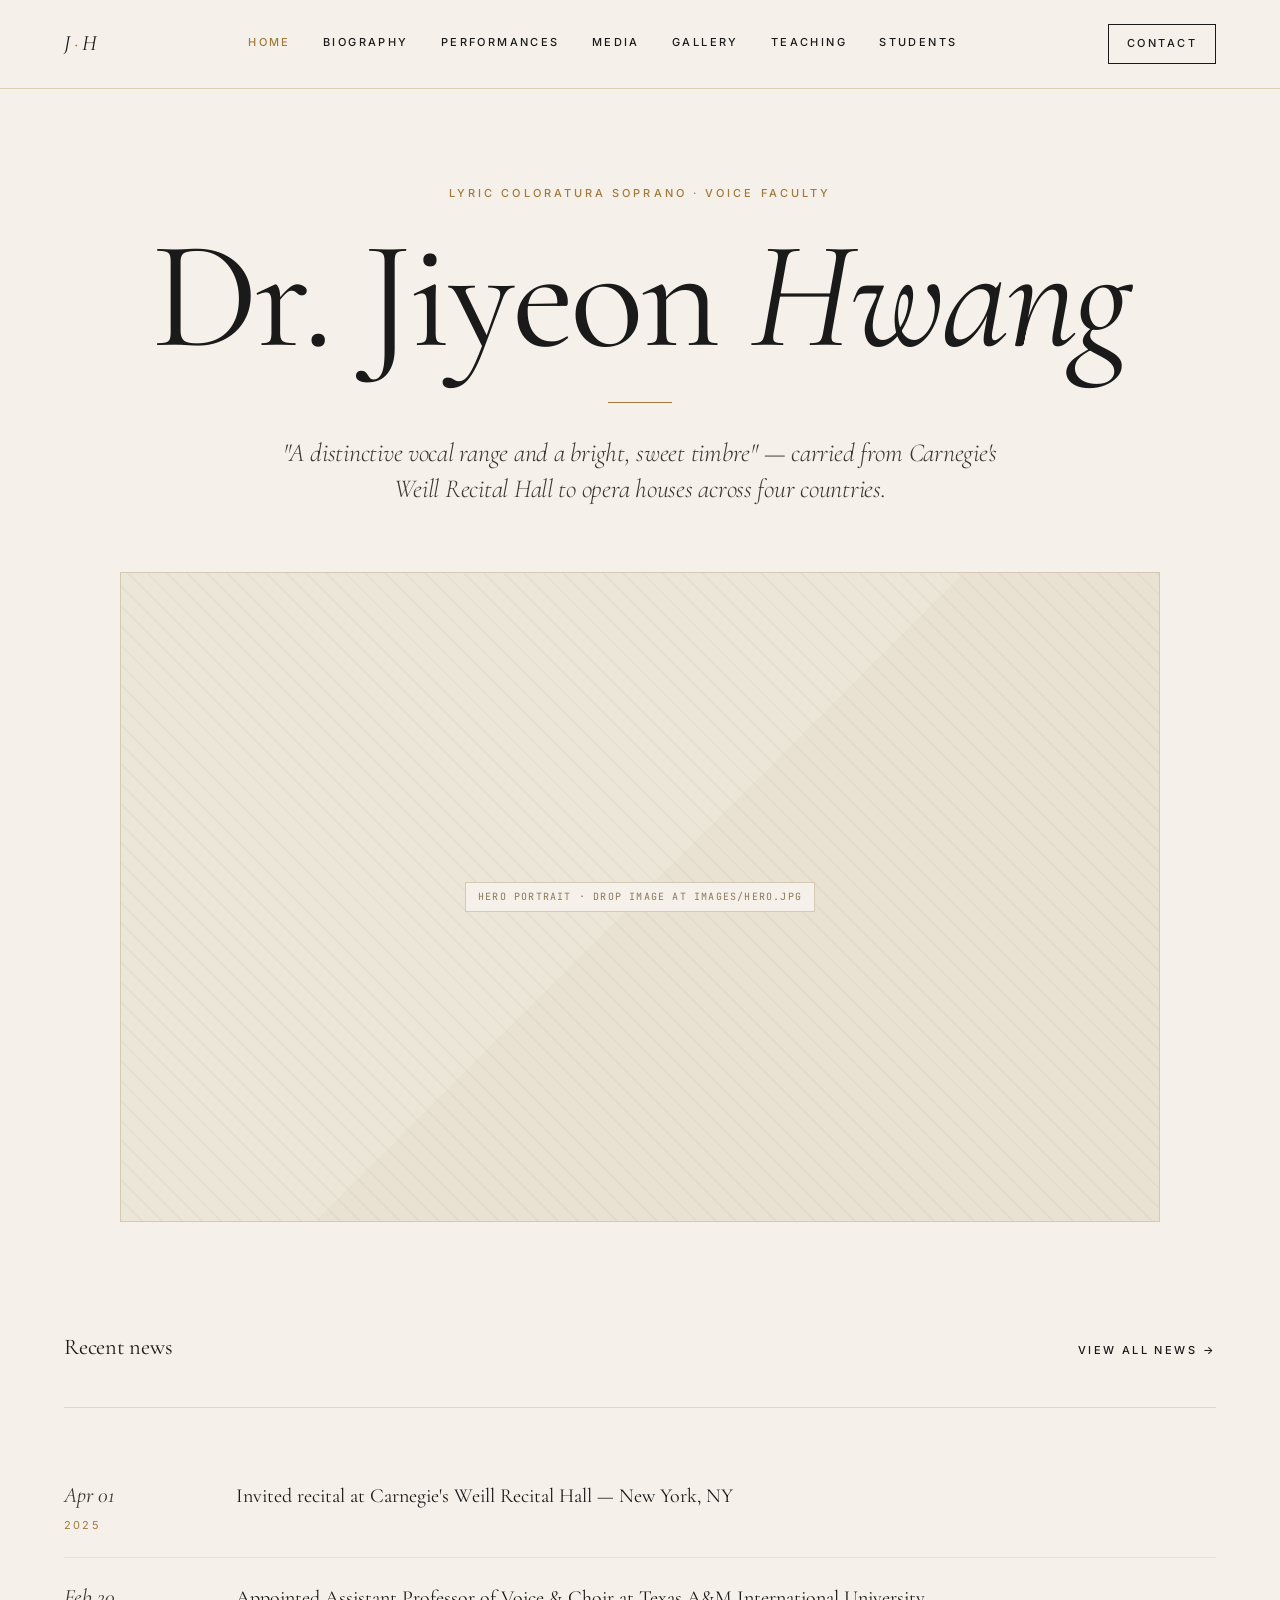
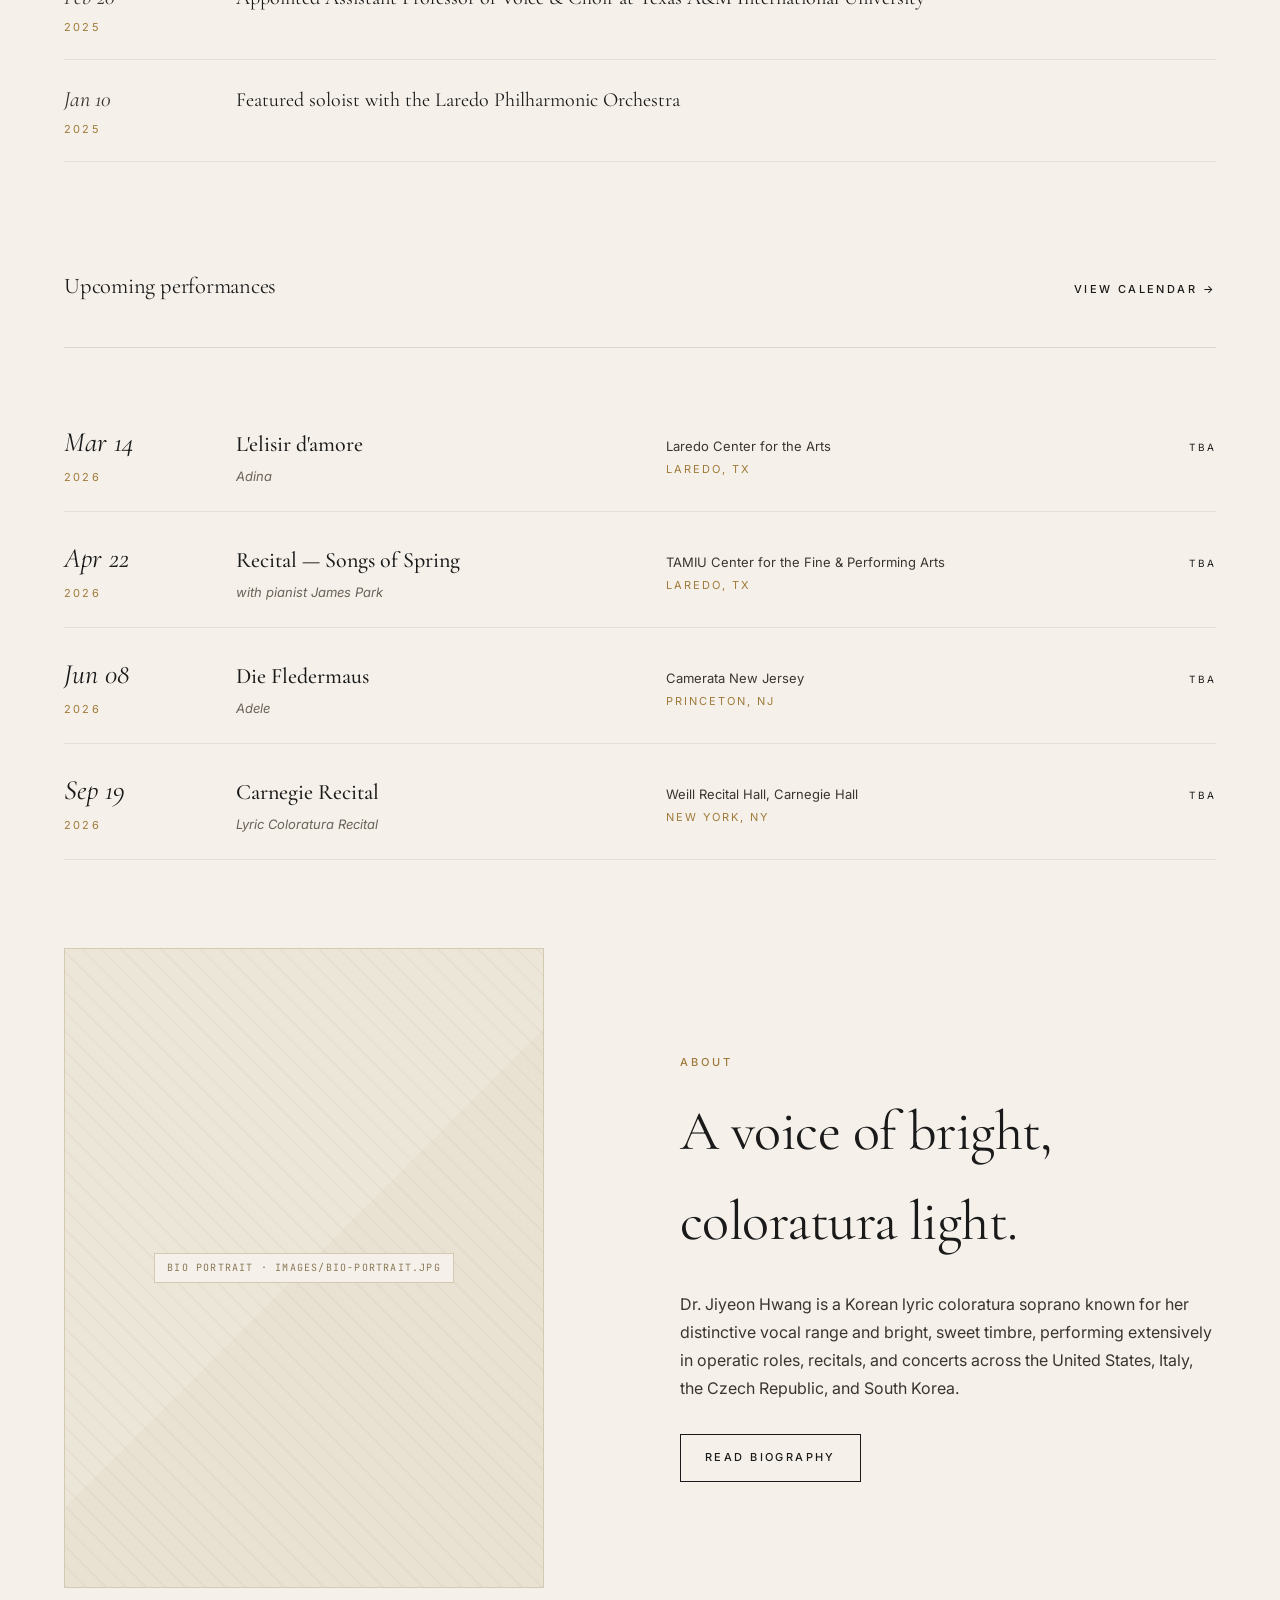
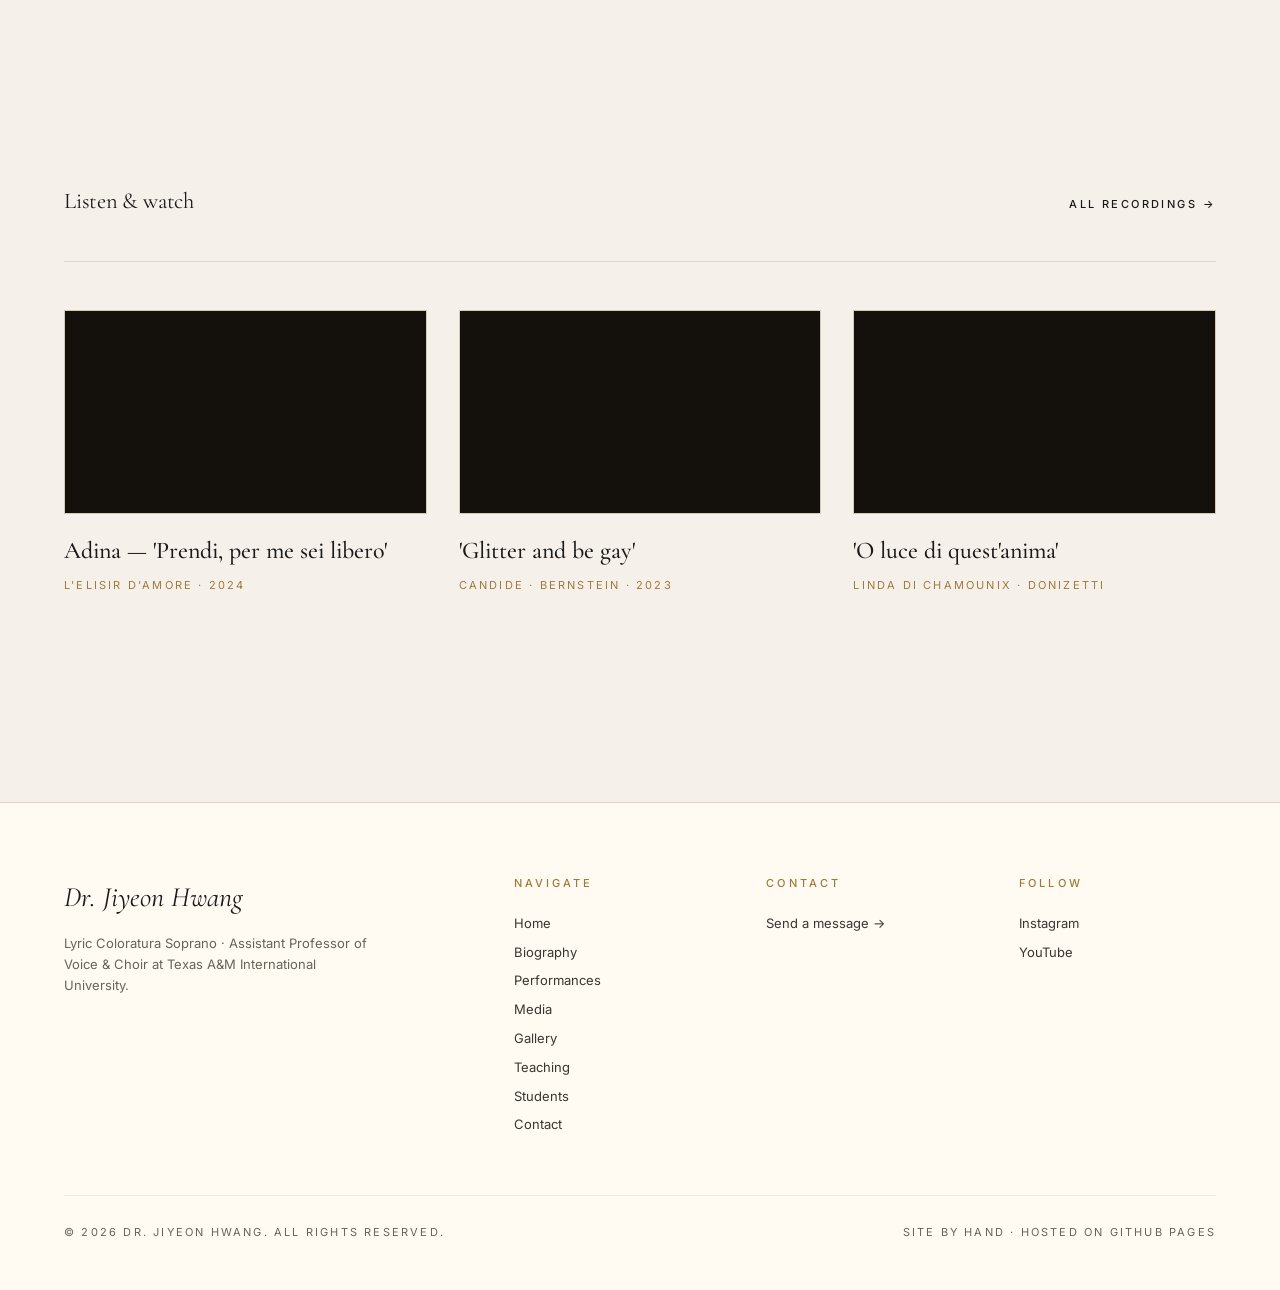
==== commit d697847f: "margin fixed" ====
--- a/index.html
+++ b/index.html
@@ -16,7 +16,7 @@
 
 <main>
   <!-- HERO -->
-  <section class="page" style="padding: clamp(56px, 8vw, 96px) 0 0; text-align: center;">
+  <section class="page" style="padding-top: clamp(56px, 8vw, 96px); text-align: center;">
     <div class="eyebrow" data-bind="home.eyebrow">Lyric Coloratura Soprano · Voice Faculty</div>
     <h1 class="serif" style="font-size: clamp(72px, 12vw, 156px); line-height: 0.95; font-weight: 400; margin: 22px 0 0; letter-spacing: -0.02em;">
       <span data-bind="home.name_title">Dr.</span>
@@ -65,7 +65,7 @@
   </section>
 
   <!-- ABOUT TEASER -->
-  <section class="page" style="padding: 88px 0;">
+  <section class="page" style="padding-top: 88px; padding-bottom: 88px;">
     <div class="stack-mobile" style="display: grid; grid-template-columns: 1fr 1fr; gap: 80px; align-items: center;">
       <div class="imgslot portrait" style="max-width: 480px;">
         <span class="tag">BIO PORTRAIT · images/bio-portrait.jpg</span>
@@ -82,7 +82,7 @@
   </section>
 
   <!-- LISTEN TEASER -->
-  <section class="page" style="padding: 88px 0;">
+  <section class="page" style="padding-top: 88px; padding-bottom: 88px;">
     <div class="section-head">
       <h2 class="serif">Listen &amp; watch</h2>
       <a class="link" href="media.html">All recordings →</a>
